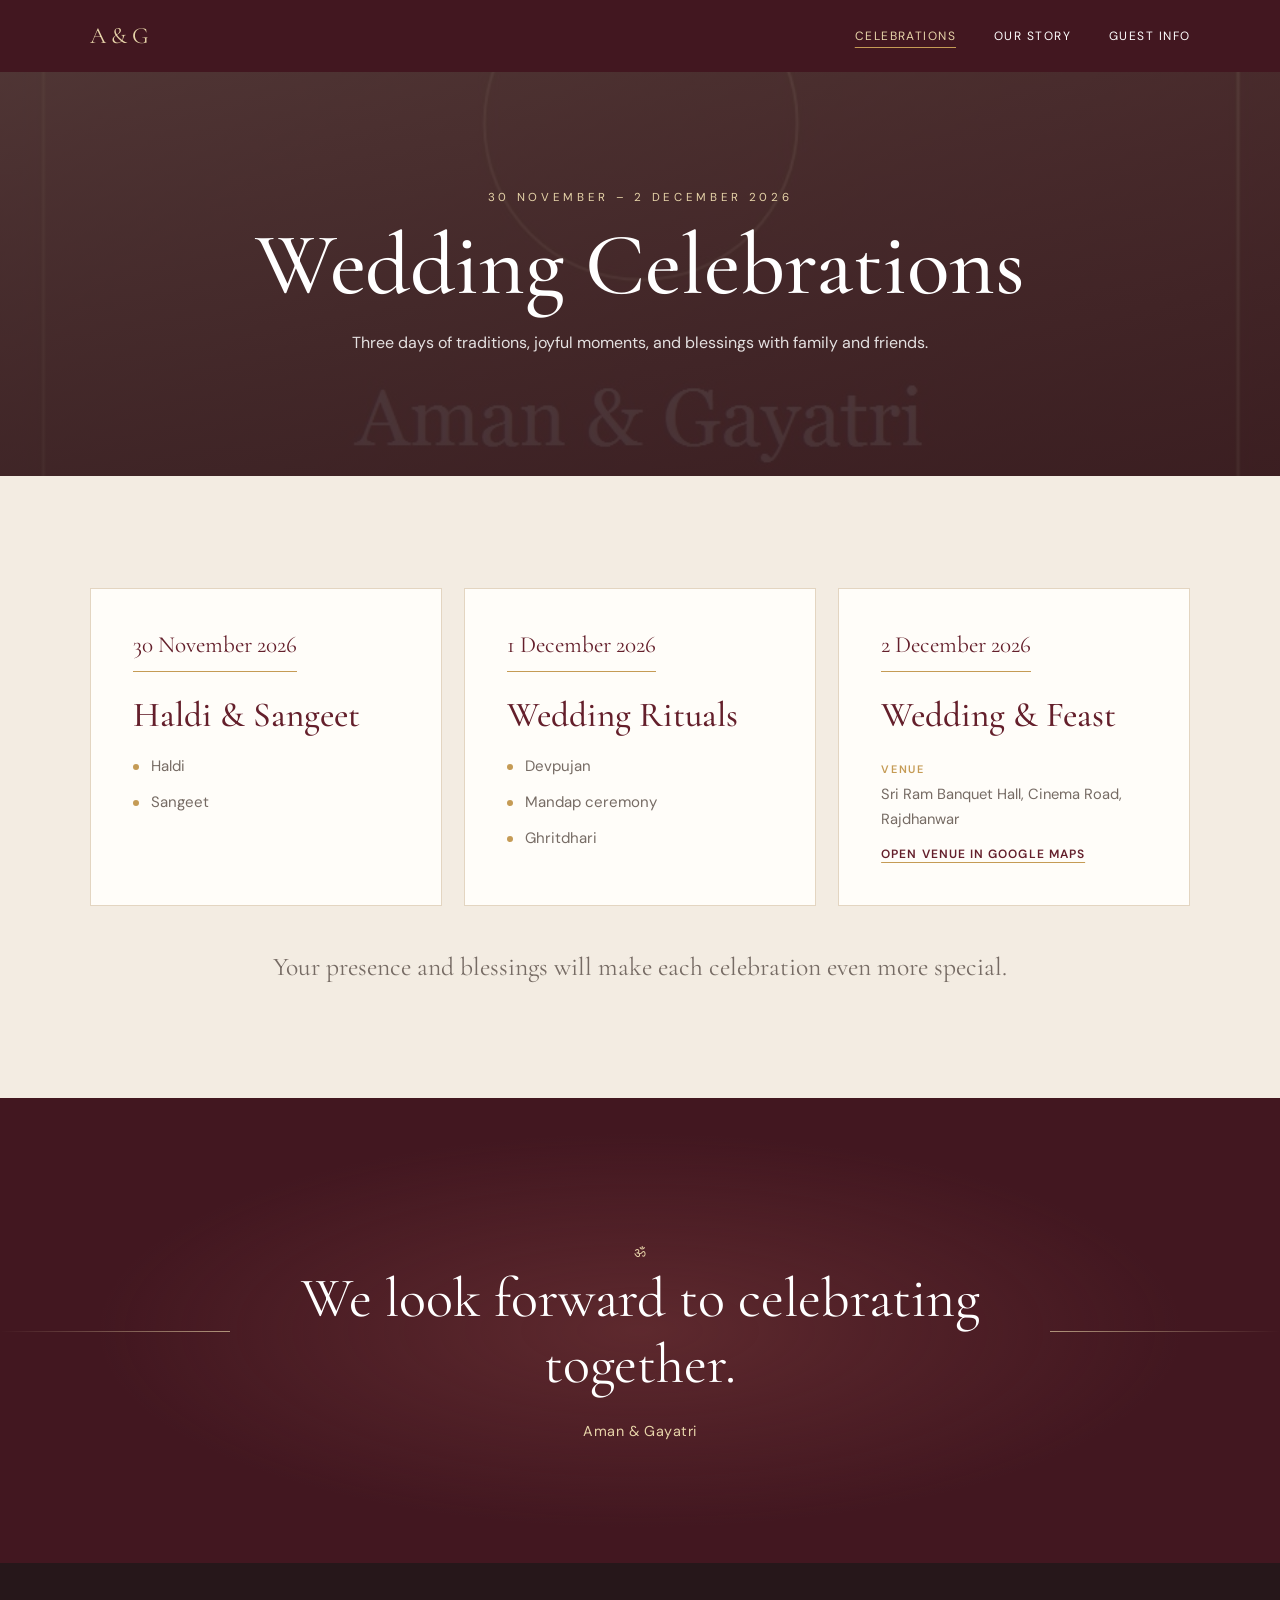
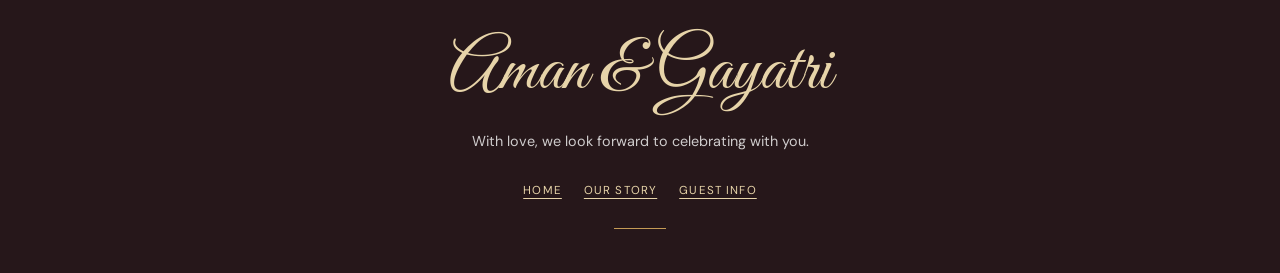
==== celebrations.html @ 634c1cc3 "adding other pages" ====
<!DOCTYPE html>
<html lang="en">
<head>
    <meta charset="UTF-8">
    <meta name="viewport" content="width=device-width, initial-scale=1.0">
    <meta name="theme-color" content="#641f2b">
    <meta name="description" content="Explore the wedding celebrations for Aman Swaraj and Gayatri Kumari, 30 November to 2 December 2026.">
    <title>Celebrations | Aman &amp; Gayatri</title>
    <link rel="preconnect" href="https://fonts.googleapis.com">
    <link rel="preconnect" href="https://fonts.gstatic.com" crossorigin>
    <link href="https://fonts.googleapis.com/css2?family=Cormorant+Garamond:wght@400;500;600;700&family=DM+Sans:wght@400;500;600&family=Great+Vibes&display=swap" rel="stylesheet">
    <link rel="stylesheet" href="./styles.css">
</head>
<body>
    <a class="skip-link" href="#main">Skip to celebrations</a>

    <header class="site-header site-header--interior">
        <a class="brand" href="./index.html#home" aria-label="Aman and Gayatri, home">A &amp; G</a>
        <nav class="site-nav" aria-label="Main navigation">
            <a href="./celebrations.html" aria-current="page">Celebrations</a>
            <a href="./our-story.html">Our Story</a>
            <a href="./guest-info.html">Guest Info</a>
        </nav>
    </header>

    <main id="main">
        <section class="page-hero" aria-labelledby="page-title">
            <p class="eyebrow">30 November – 2 December 2026</p>
            <h1 id="page-title">Wedding Celebrations</h1>
            <p>Three days of traditions, joyful moments, and blessings with family and friends.</p>
        </section>

        <section class="section schedule-section" aria-label="Ceremony schedule">
            <div class="section-inner">
                <ol class="event-detail-grid">
                    <li>
                        <article class="event-detail-card" id="haldi-sangeet">
                            <p class="schedule-date"><time datetime="2026-11-30">30 November 2026</time></p>
                            <h2>Haldi &amp; Sangeet</h2>
                            <ul class="schedule-events">
                                <li>Haldi</li>
                                <li>Sangeet</li>
                            </ul>
                        </article>
                    </li>
                    <li>
                        <article class="event-detail-card" id="wedding-rituals">
                            <p class="schedule-date"><time datetime="2026-12-01">1 December 2026</time></p>
                            <h2>Wedding Rituals</h2>
                            <ul class="schedule-events">
                                <li>Devpujan</li>
                                <li>Mandap ceremony</li>
                                <li>Ghritdhari</li>
                            </ul>
                        </article>
                    </li>
                    <li>
                        <article class="event-detail-card" id="wedding-feast">
                            <p class="schedule-date"><time datetime="2026-12-02">2 December 2026</time></p>
                            <h2>Wedding &amp; Feast</h2>
                            <p class="venue-label">Venue</p>
                            <p class="venue-address">Sri Ram Banquet Hall, Cinema Road, Rajdhanwar</p>
                            <a class="map-link" href="https://maps.app.goo.gl/xSFZhQHmmk6sSefq9" target="_blank" rel="noopener noreferrer">Open venue in Google Maps</a>
                        </article>
                    </li>
                </ol>
                <p class="page-note">Your presence and blessings will make each celebration even more special.</p>
            </div>
        </section>

        <section class="blessing" aria-label="Wedding blessing">
            <p class="blessing-symbol" aria-hidden="true">ॐ</p>
            <blockquote>We look forward to celebrating together.</blockquote>
            <p>Aman &amp; Gayatri</p>
        </section>
    </main>

    <footer class="site-footer">
        <h2>Aman &amp; Gayatri</h2>
        <p>With love, we look forward to celebrating with you.</p>
        <nav class="footer-navigation" aria-label="Footer navigation">
            <a href="./index.html">Home</a>
            <a href="./our-story.html">Our Story</a>
            <a href="./guest-info.html">Guest Info</a>
        </nav>
        <hr class="footer-rule">
    </footer>
</body>
</html>
---- styles.css ----
:root {
            color-scheme: light;
            --maroon: #641f2b;
            --deep-maroon: #421720;
            --gold: #c59b55;
            --soft-gold: #e7d4a9;
            --ivory: #fbf7f0;
            --paper: #fffdf9;
            --ink: #342b28;
            --muted: #766b64;
            --serif: "Cormorant Garamond", Georgia, serif;
            --sans: "DM Sans", sans-serif;
            --script: "Great Vibes", cursive;
        }

        * {
            box-sizing: border-box;
        }

        html {
            scroll-behavior: smooth;
            scroll-padding-top: 82px;
        }

        body {
            margin: 0;
            background: var(--ivory);
            color: var(--ink);
            font-family: var(--sans);
            -webkit-font-smoothing: antialiased;
        }

        a {
            color: inherit;
        }

        .skip-link {
            position: absolute;
            z-index: 20;
            top: 10px;
            left: 10px;
            padding: 10px 14px;
            transform: translateY(-160%);
            background: var(--paper);
            color: var(--maroon);
        }

        .skip-link:focus {
            transform: translateY(0);
        }

        .site-header {
            position: absolute;
            z-index: 2;
            top: 0;
            left: 0;
            display: flex;
            width: 100%;
            align-items: center;
            justify-content: space-between;
            padding: 22px clamp(22px, 7vw, 100px);
            color: white;
        }

        .brand {
            color: var(--soft-gold);
            font-family: var(--serif);
            font-size: 1.45rem;
            text-decoration: none;
        }

        .site-nav {
            display: flex;
            gap: clamp(18px, 3vw, 38px);
        }

        .site-nav a {
            color: white;
            font-size: .75rem;
            letter-spacing: .12em;
            text-decoration: none;
            text-transform: uppercase;
            transition: color .2s ease;
        }

        .site-nav a:hover,
        .site-nav a:focus-visible {
            color: var(--soft-gold);
        }

        .hero {
            position: relative;
            display: grid;
            min-height: min(840px, 100vh);
            min-height: min(840px, 100svh);
            place-items: center;
            overflow: hidden;
            padding: 105px 24px 70px;
            background:
                linear-gradient(180deg, rgba(28, 14, 14, .66), rgba(31, 14, 15, .68) 48%, rgba(35, 15, 17, .78)),
                url("./couple2.jpg") center 42% / cover no-repeat;
            color: white;
            text-align: center;
        }

        .hero::before {
            position: absolute;
            inset: 20px;
            border: 1px solid rgba(231, 212, 169, .58);
            content: "";
            pointer-events: none;
        }

        .hero-content {
            position: relative;
            width: min(800px, 100%);
        }

        .eyebrow {
            margin: 0 0 22px;
            color: var(--soft-gold);
            font-size: .72rem;
            letter-spacing: .32em;
            text-transform: uppercase;
        }

        .hero h1 {
            margin: 0;
            font-family: var(--serif);
            font-size: clamp(3.4rem, 10vw, 7.7rem);
            font-weight: 500;
            line-height: .88;
            text-shadow: 0 3px 24px rgba(0, 0, 0, .2);
        }

        .hero-ampersand {
            display: block;
            margin: 3px 0;
            color: var(--soft-gold);
            font-family: var(--script);
            font-size: clamp(2.6rem, 6vw, 4.3rem);
            line-height: 1.15;
        }

        .hero-copy {
            max-width: 580px;
            margin: 30px auto 0;
            color: rgba(255, 255, 255, .92);
            font-size: clamp(.94rem, 2vw, 1.08rem);
            line-height: 1.9;
        }

        .hero-link {
            display: inline-flex;
            min-height: 48px;
            align-items: center;
            justify-content: center;
            margin-top: 30px;
            padding: 0 25px;
            border: 1px solid var(--soft-gold);
            color: white;
            font-size: .72rem;
            letter-spacing: .16em;
            text-decoration: none;
            text-transform: uppercase;
            transition: background .2s ease, color .2s ease;
        }

        .hero-link:hover,
        .hero-link:focus-visible {
            background: var(--soft-gold);
            color: var(--deep-maroon);
        }

        .section {
            padding: clamp(68px, 9vw, 112px) 7vw;
        }

        .section-inner {
            width: min(1120px, 100%);
            margin: 0 auto;
        }

        .section-heading {
            margin: 0 auto 54px;
            text-align: center;
        }

        .flourish {
            display: block;
            margin-bottom: 12px;
            color: var(--gold);
            font-family: var(--serif);
            font-size: 2rem;
            line-height: 1;
        }

        .section-heading h2 {
            margin: 0;
            color: var(--maroon);
            font-family: var(--serif);
            font-size: clamp(2.5rem, 5vw, 3.8rem);
            font-weight: 500;
            line-height: 1;
        }

        .section-heading p {
            margin: 15px 0 0;
            color: var(--muted);
            font-size: .95rem;
            line-height: 1.7;
        }

        .story-layout {
            display: grid;
            grid-template-columns: minmax(0, 1.05fr) minmax(280px, .95fr);
            align-items: center;
            gap: clamp(42px, 8vw, 100px);
        }

        .couple-photo {
            position: relative;
            width: min(100%, 500px);
            justify-self: center;
            margin: 0;
            padding: 14px;
            border: 1px solid var(--gold);
            background: var(--paper);
            box-shadow: 0 15px 40px rgba(0, 0, 0, .12);
        }

        .couple-photo::before {
            position: absolute;
            inset: 7px;
            border: 1px solid rgba(197, 155, 85, .55);
            content: "";
            pointer-events: none;
        }

        .couple-photo img {
            display: block;
            width: 100%;
            max-height: 570px;
            object-fit: contain;
            object-position: center;
        }

        .story-copy {
            padding: 12px 0;
        }

        .small-label {
            margin: 0 0 12px;
            color: var(--gold);
            font-size: .7rem;
            font-weight: 600;
            letter-spacing: .2em;
            text-transform: uppercase;
        }

        .story-copy h3 {
            margin: 0 0 20px;
            color: var(--maroon);
            font-family: var(--serif);
            font-size: clamp(2.3rem, 4vw, 3.2rem);
            font-weight: 500;
            line-height: 1;
        }

        .story-copy p {
            margin: 0;
            color: var(--muted);
            font-size: .98rem;
            line-height: 2;
        }

        .story-signoff {
            margin-top: 22px;
            color: var(--maroon);
            font-family: var(--script);
            font-size: 2.3rem;
        }

        .schedule-section {
            background: #f3ece2;
        }

        .schedule-grid {
            display: grid;
            grid-template-columns: repeat(3, minmax(0, 1fr));
            gap: 20px;
            margin: 0;
            padding: 0;
            list-style: none;
        }

        .schedule-card {
            position: relative;
            min-height: 100%;
            padding: 34px 28px;
            border: 1px solid #e3d5c1;
            background: rgba(255, 253, 249, .88);
        }

        .schedule-date {
            display: inline-block;
            margin: 0 0 22px;
            padding-bottom: 12px;
            border-bottom: 1px solid var(--gold);
            color: var(--maroon);
            font-family: var(--serif);
            font-size: 1.45rem;
        }

        .schedule-card h3 {
            margin: 0 0 18px;
            color: var(--maroon);
            font-family: var(--serif);
            font-size: 2rem;
            font-weight: 500;
            line-height: 1.05;
        }

        .schedule-events {
            display: grid;
            gap: 12px;
            margin: 0;
            padding: 0;
            color: var(--muted);
            font-size: .94rem;
            line-height: 1.6;
            list-style: none;
        }

        .schedule-events li {
            position: relative;
            padding-left: 18px;
        }

        .schedule-events li::before {
            position: absolute;
            top: .65em;
            left: 0;
            width: 6px;
            height: 6px;
            border-radius: 50%;
            background: var(--gold);
            content: "";
        }

        .venue-label {
            margin: 22px 0 6px;
            color: var(--gold);
            font-size: .68rem;
            font-weight: 600;
            letter-spacing: .16em;
            text-transform: uppercase;
        }

        .venue-address {
            margin: 0;
            color: var(--muted);
            font-size: .92rem;
            line-height: 1.7;
        }

        .map-link {
            display: inline-block;
            margin-top: 14px;
            color: var(--maroon);
            font-size: .75rem;
            font-weight: 600;
            letter-spacing: .09em;
            text-decoration-color: var(--gold);
            text-underline-offset: 4px;
            text-transform: uppercase;
        }

        .map-link:hover,
        .map-link:focus-visible {
            color: #9a3e45;
        }

        .family-section {
            background: #f3ece2;
        }

        .family-grid {
            display: grid;
            grid-template-columns: repeat(2, minmax(0, 1fr));
            gap: 24px;
        }

        .family-card {
            position: relative;
            padding: clamp(30px, 5vw, 48px);
            border: 1px solid #e3d5c1;
            background: rgba(255, 253, 249, .78);
            text-align: center;
        }

        .family-card::before,
        .family-card::after {
            position: absolute;
            width: 30px;
            height: 30px;
            border-color: var(--gold);
            border-style: solid;
            content: "";
        }

        .family-card::before {
            top: 9px;
            left: 9px;
            border-width: 1px 0 0 1px;
        }

        .family-card::after {
            right: 9px;
            bottom: 9px;
            border-width: 0 1px 1px 0;
        }

        .family-card h3 {
            margin: 0 0 22px;
            color: var(--maroon);
            font-family: var(--serif);
            font-size: 2.35rem;
            font-weight: 500;
        }

        .family-card p {
            margin: 10px 0;
            color: var(--muted);
            font-size: .94rem;
            line-height: 1.75;
        }

        .family-card strong {
            color: var(--ink);
            font-weight: 600;
        }

        .blessing {
            position: relative;
            overflow: hidden;
            padding: clamp(70px, 10vw, 120px) 24px;
            background:
                radial-gradient(ellipse at center, rgba(132, 66, 65, .42), transparent 60%),
                var(--deep-maroon);
            color: white;
            text-align: center;
        }

        .blessing::before,
        .blessing::after {
            position: absolute;
            top: 50%;
            width: min(20vw, 230px);
            height: 1px;
            background: linear-gradient(90deg, transparent, rgba(231, 212, 169, .65));
            content: "";
        }

        .blessing::before {
            left: 0;
        }

        .blessing::after {
            right: 0;
            transform: rotate(180deg);
        }

        .blessing-symbol {
            margin: 0 0 16px;
            color: var(--soft-gold);
            font-size: 2rem;
        }

        .blessing blockquote {
            max-width: 850px;
            margin: 0 auto;
            font-family: var(--serif);
            font-size: clamp(2rem, 5vw, 3.5rem);
            font-weight: 400;
            line-height: 1.18;
        }

        .blessing p {
            margin: 22px 0 0;
            color: var(--soft-gold);
            font-size: .9rem;
            letter-spacing: .03em;
            line-height: 1.7;
        }

        .site-footer {
            padding: 64px 24px 44px;
            background: #26171a;
            color: white;
            text-align: center;
        }

        .site-footer h2 {
            margin: 0;
            color: var(--soft-gold);
            font-family: var(--script);
            font-size: clamp(3rem, 7vw, 4.5rem);
            font-weight: 400;
        }

        .site-footer > p {
            max-width: 540px;
            margin: 12px auto 0;
            color: rgba(255, 255, 255, .78);
            font-size: .9rem;
            line-height: 1.8;
        }

        .footer-mantra {
            margin-top: 28px;
            color: var(--soft-gold);
            font-family: var(--serif);
            font-size: 1.15rem;
            line-height: 1.8;
        }

        .footer-rule {
            width: 52px;
            height: 1px;
            margin: 30px auto 0;
            border: 0;
            background: var(--gold);
        }

        .site-header--interior {
            position: relative;
            background: var(--deep-maroon);
        }

        .site-header--interior .brand {
            color: var(--soft-gold);
        }

        .site-header--interior .site-nav a[aria-current="page"] {
            color: var(--soft-gold);
            text-decoration: underline;
            text-decoration-color: var(--gold);
            text-underline-offset: 7px;
        }

        .page-hero {
            padding: clamp(70px, 10vw, 118px) 24px;
            background:
                linear-gradient(180deg, rgba(42, 17, 22, .78), rgba(42, 17, 22, .86)),
                url("./couple2.jpg") center 48% / cover no-repeat;
            color: white;
            text-align: center;
        }

        .page-hero .eyebrow {
            margin-bottom: 16px;
        }

        .page-hero h1 {
            margin: 0;
            font-family: var(--serif);
            font-size: clamp(3rem, 8vw, 5.5rem);
            font-weight: 500;
            line-height: 1;
        }

        .page-hero > p:last-child {
            max-width: 650px;
            margin: 20px auto 0;
            color: rgba(255, 255, 255, .86);
            font-size: 1rem;
            line-height: 1.8;
        }

        .event-detail-grid {
            display: grid;
            grid-template-columns: repeat(3, minmax(0, 1fr));
            gap: 22px;
            margin: 0;
            padding: 0;
            list-style: none;
        }

        .event-detail-card {
            height: 100%;
            padding: clamp(28px, 4vw, 42px);
            border: 1px solid #e3d5c1;
            background: var(--paper);
        }

        .event-detail-card .schedule-date {
            margin-bottom: 25px;
        }

        .event-detail-card h2 {
            margin: 0 0 20px;
            color: var(--maroon);
            font-family: var(--serif);
            font-size: 2.2rem;
            font-weight: 500;
            line-height: 1.05;
        }

        .event-detail-card .venue-label {
            margin-top: 28px;
        }

        .page-note {
            max-width: 760px;
            margin: 42px auto 0;
            color: var(--muted);
            font-family: var(--serif);
            font-size: 1.6rem;
            line-height: 1.5;
            text-align: center;
        }

        .memory-grid,
        .quote-grid {
            display: grid;
            grid-template-columns: repeat(3, minmax(0, 1fr));
            gap: 22px;
        }

        .memory-card {
            margin: 0;
            padding: 9px;
            border: 1px solid #e3d5c1;
            background: var(--paper);
        }

        .memory-image {
            display: grid;
            min-height: 300px;
            aspect-ratio: 4 / 5;
            place-items: center;
            background-image:
                linear-gradient(180deg, rgba(45, 22, 24, .08), rgba(45, 22, 24, .16)),
                var(--memory-image),
                linear-gradient(145deg, #e8d8ba, #b9786d 55%, #641f2b);
            background-position: center;
            background-repeat: no-repeat;
            background-size: cover;
        }

        .memory-card figcaption {
            padding: 17px 8px 10px;
            color: var(--maroon);
            font-family: var(--serif);
            font-size: 1.45rem;
            text-align: center;
        }

        .quote-card {
            display: flex;
            min-height: 220px;
            align-items: center;
            justify-content: center;
            padding: 30px;
            border: 1px solid #e3d5c1;
            background: var(--paper);
            text-align: center;
        }

        .quote-card blockquote {
            margin: 0;
            color: var(--maroon);
            font-family: var(--serif);
            font-size: 1.8rem;
            line-height: 1.35;
        }

        .guest-info-grid {
            display: grid;
            grid-template-columns: repeat(2, minmax(0, 1fr));
            gap: 22px;
        }

        .guest-card {
            padding: clamp(28px, 4vw, 42px);
            border: 1px solid #e3d5c1;
            background: var(--paper);
        }

        .guest-card--wide {
            grid-column: 1 / -1;
        }

        .guest-card h2 {
            margin: 0 0 14px;
            color: var(--maroon);
            font-family: var(--serif);
            font-size: 2.15rem;
            font-weight: 500;
        }

        .guest-card p {
            margin: 0;
            color: var(--muted);
            font-size: .96rem;
            line-height: 1.85;
        }

        .guest-card .distance {
            display: block;
            margin-top: 12px;
            color: var(--gold);
            font-family: var(--serif);
            font-size: 1.4rem;
        }

        .stay-card {
            background: #f3ece2;
        }

        .contact-link {
            display: inline-flex;
            min-height: 48px;
            align-items: center;
            justify-content: center;
            margin-top: 22px;
            padding: 0 22px;
            border: 1px solid var(--maroon);
            background: var(--maroon);
            color: white;
            font-size: .75rem;
            font-weight: 600;
            letter-spacing: .1em;
            text-decoration: none;
            text-transform: uppercase;
            transition: background .2s ease, color .2s ease;
        }

        .contact-link:hover,
        .contact-link:focus-visible {
            background: transparent;
            color: var(--maroon);
        }

        .footer-navigation {
            display: flex;
            flex-wrap: wrap;
            justify-content: center;
            gap: 22px;
            margin-top: 28px;
            color: var(--soft-gold);
            font-size: .72rem;
            letter-spacing: .1em;
            text-transform: uppercase;
        }

        .footer-navigation a {
            text-underline-offset: 4px;
        }

        @media (max-width: 700px) {
            .site-header {
                align-items: flex-start;
                padding: 17px 24px;
            }

            .brand {
                font-size: 1.25rem;
            }

            .site-nav {
                gap: 12px;
                padding-top: 6px;
            }

            .site-nav a {
                font-size: .61rem;
                letter-spacing: .04em;
                white-space: nowrap;
            }

            .site-header--interior {
                padding: 17px 24px;
            }

            .hero {
                min-height: 780px;
                min-height: max(680px, 100svh);
                background-position: 54% center;
            }

            .hero::before {
                inset: 12px;
            }

            .eyebrow {
                font-size: .63rem;
                letter-spacing: .24em;
            }

            .story-layout {
                grid-template-columns: 1fr;
                gap: 48px;
            }

            .story-copy {
                text-align: center;
            }

            .family-grid {
                grid-template-columns: 1fr;
            }

            .schedule-grid {
                grid-template-columns: 1fr;
            }

            .event-detail-grid,
            .memory-grid,
            .quote-grid,
            .guest-info-grid {
                grid-template-columns: 1fr;
            }

            .guest-card--wide {
                grid-column: auto;
            }

            .memory-image {
                min-height: 0;
                aspect-ratio: 4 / 3;
            }

        }

        @media (min-width: 701px) and (max-width: 900px) {
            .schedule-grid {
                grid-template-columns: repeat(2, minmax(0, 1fr));
            }

            .schedule-grid li:last-child {
                grid-column: 1 / -1;
            }
        }

        @media (max-width: 380px) {
            .site-header {
                padding-inline: 18px;
            }

            .site-nav {
                gap: 9px;
            }

            .site-nav a {
                font-size: .56rem;
            }

            .site-header--interior {
                padding-inline: 18px;
            }

            .hero h1 {
                font-size: clamp(2.35rem, 11vw, 3rem);
            }
        }

        @media (prefers-reduced-motion: reduce) {
            html {
                scroll-behavior: auto;
            }

            *,
            *::before,
            *::after {
                transition-duration: .01ms !important;
            }
        }
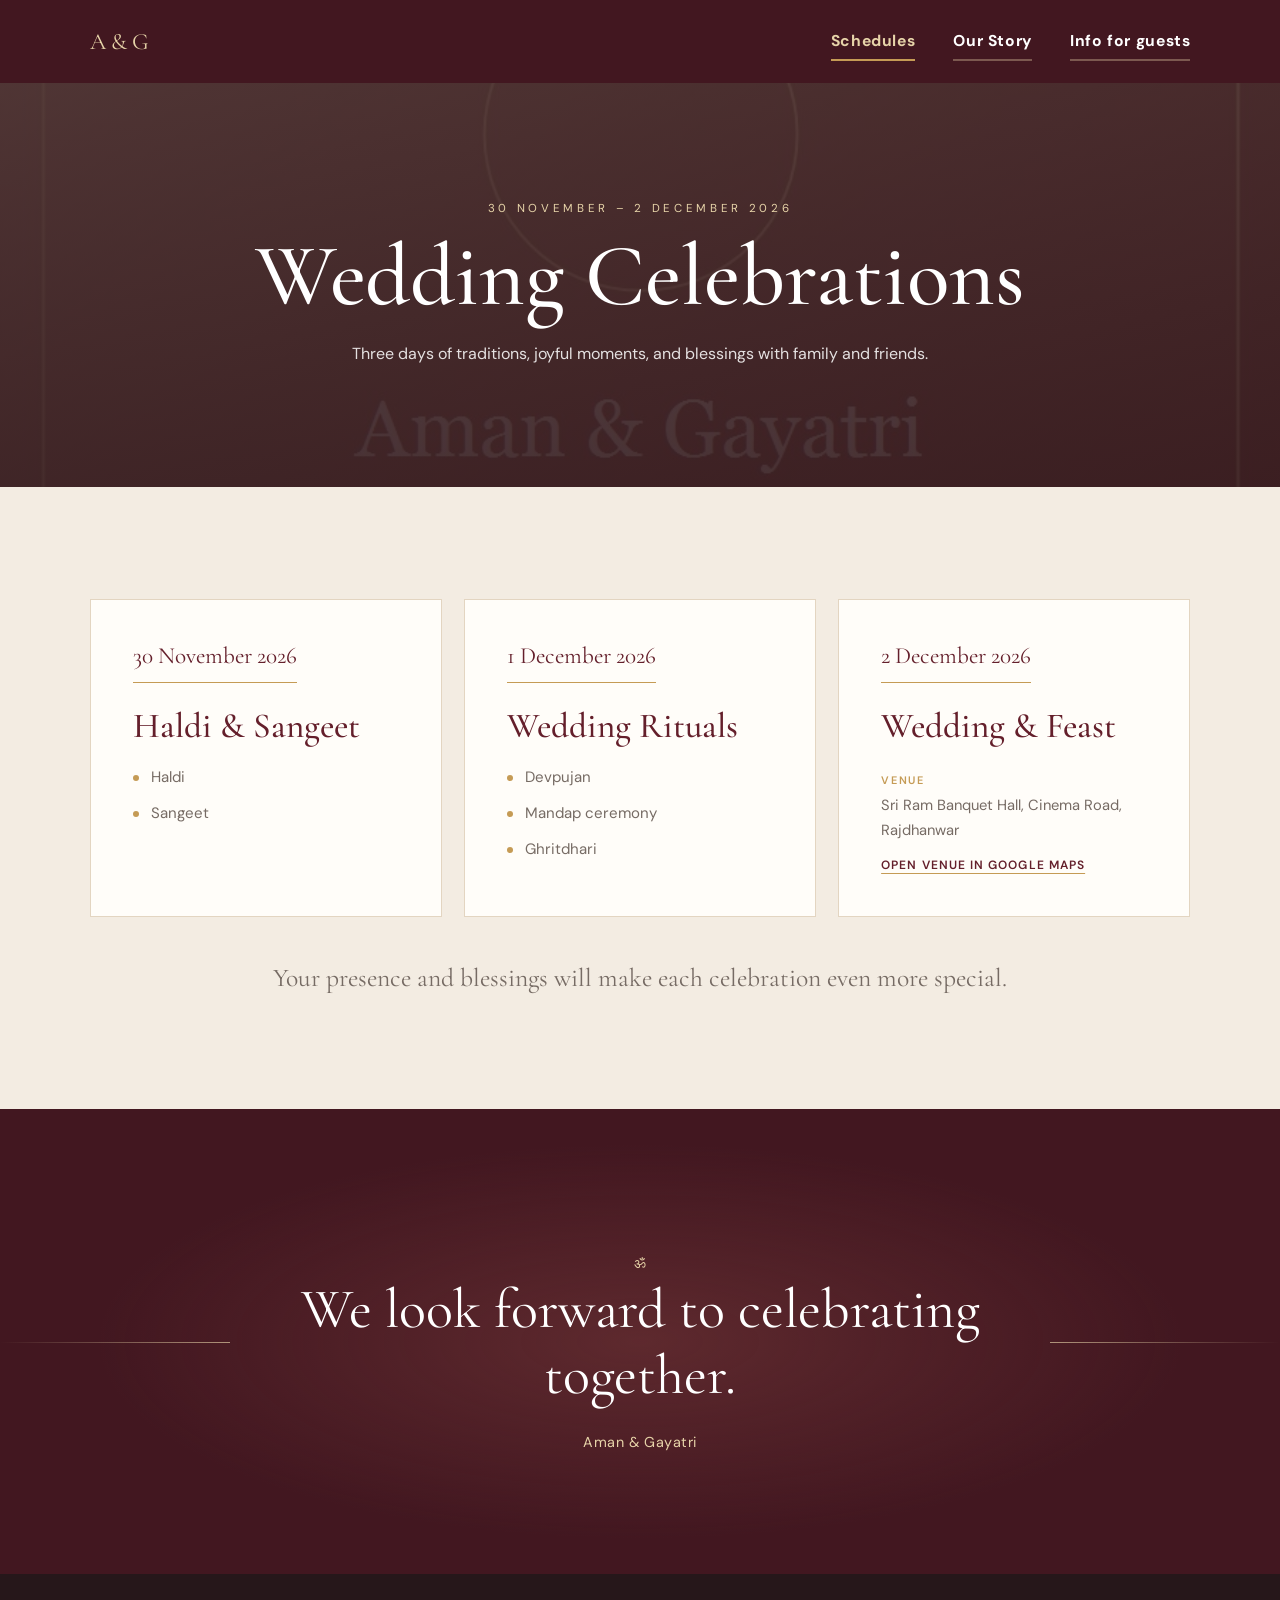
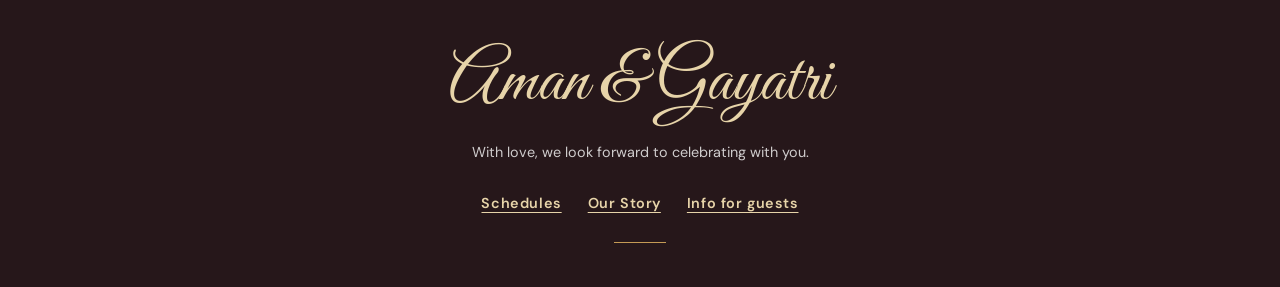
==== commit f7a54faa: "changes in links" ====
--- a/celebrations.html
+++ b/celebrations.html
@@ -17,9 +17,9 @@
     <header class="site-header site-header--interior">
         <a class="brand" href="./index.html#home" aria-label="Aman and Gayatri, home">A &amp; G</a>
         <nav class="site-nav" aria-label="Main navigation">
-            <a href="./celebrations.html" aria-current="page">Celebrations</a>
+            <a href="./celebrations.html" aria-current="page">Schedules</a>
             <a href="./our-story.html">Our Story</a>
-            <a href="./guest-info.html">Guest Info</a>
+            <a href="./guest-info.html">Info for guests</a>
         </nav>
     </header>
 
@@ -79,9 +79,9 @@
         <h2>Aman &amp; Gayatri</h2>
         <p>With love, we look forward to celebrating with you.</p>
         <nav class="footer-navigation" aria-label="Footer navigation">
-            <a href="./index.html">Home</a>
+            <a href="./celebrations.html">Schedules</a>
             <a href="./our-story.html">Our Story</a>
-            <a href="./guest-info.html">Guest Info</a>
+            <a href="./guest-info.html">Info for guests</a>
         </nav>
         <hr class="footer-rule">
     </footer>
--- a/styles.css
+++ b/styles.css
@@ -76,10 +76,13 @@
 
         .site-nav a {
             color: white;
-            font-size: .75rem;
-            letter-spacing: .12em;
+            padding: 8px 0;
+            border-bottom: 2px solid rgba(231, 212, 169, .35);
+            font-size: .98rem;
+            font-weight: 700;
+            letter-spacing: .04em;
             text-decoration: none;
-            text-transform: uppercase;
+            white-space: nowrap;
             transition: color .2s ease;
         }
 
@@ -544,9 +547,7 @@
 
         .site-header--interior .site-nav a[aria-current="page"] {
             color: var(--soft-gold);
-            text-decoration: underline;
-            text-decoration-color: var(--gold);
-            text-underline-offset: 7px;
+            border-bottom-color: var(--gold);
         }
 
         .page-hero {
@@ -747,12 +748,12 @@
             display: flex;
             flex-wrap: wrap;
             justify-content: center;
-            gap: 22px;
+            gap: 26px;
             margin-top: 28px;
             color: var(--soft-gold);
-            font-size: .72rem;
-            letter-spacing: .1em;
-            text-transform: uppercase;
+            font-size: .9rem;
+            font-weight: 600;
+            letter-spacing: .04em;
         }
 
         .footer-navigation a {
@@ -770,14 +771,13 @@
             }
 
             .site-nav {
-                gap: 12px;
+                gap: 14px;
                 padding-top: 6px;
             }
 
             .site-nav a {
-                font-size: .61rem;
-                letter-spacing: .04em;
-                white-space: nowrap;
+                font-size: .82rem;
+                letter-spacing: .02em;
             }
 
             .site-header--interior {
@@ -850,11 +850,11 @@
             }
 
             .site-nav {
-                gap: 9px;
+                gap: 5px;
             }
 
             .site-nav a {
-                font-size: .56rem;
+                font-size: .73rem;
             }
 
             .site-header--interior {
